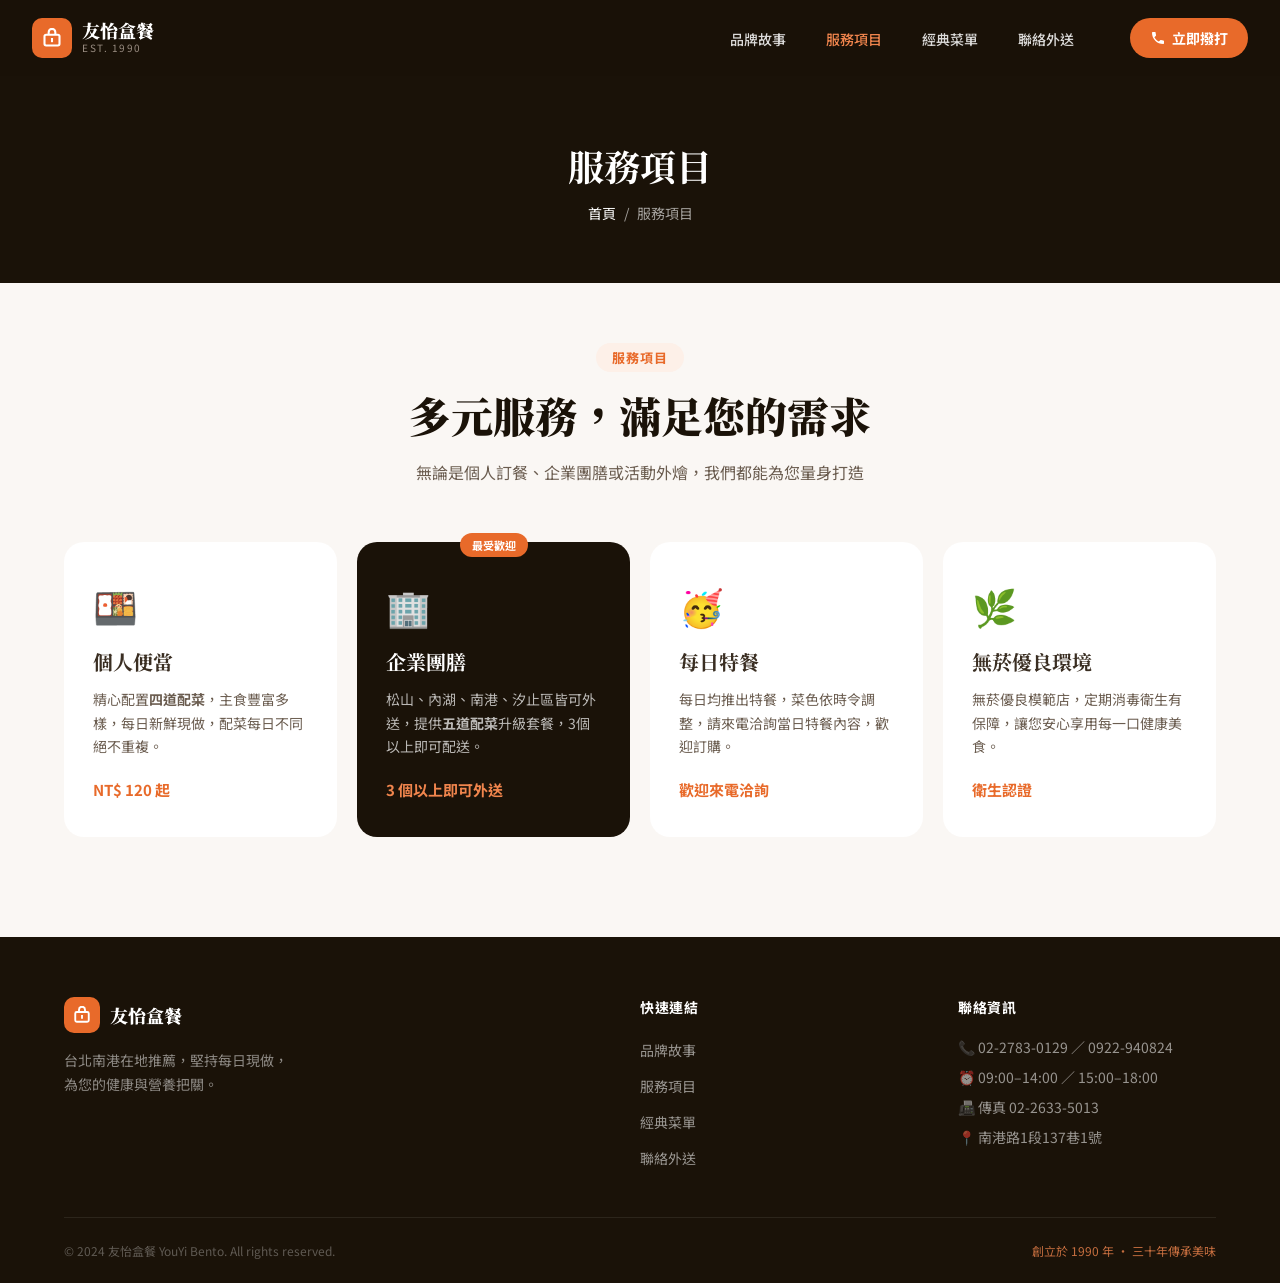
==== services.html @ 9319b2ad "feat: init bento website for github pages" ====
<!DOCTYPE html>
<html lang="zh-TW">
<head>
  <meta charset="UTF-8" />
  <meta name="viewport" content="width=device-width, initial-scale=1.0" />
  <title>服務項目 - 友怡盒餐｜台北南港在地便當・EST. 1990</title>
  <meta name="description" content="友怡盒餐多元服務，滿足您的需求。無論是個人訂餐、企業團膳或活動外燴，我們都能為您量身打造。" />
  <link rel="preconnect" href="https://fonts.googleapis.com">
  <link rel="preconnect" href="https://fonts.gstatic.com" crossorigin>
  <link href="https://fonts.googleapis.com/css2?family=Noto+Serif+TC:wght@400;500;600;700;900&family=Noto+Sans+TC:wght@300;400;500;700&display=swap" rel="stylesheet">
  <link rel="stylesheet" href="style.css" />
</head>
<body style="background: var(--off-white);">

  <!-- ===== NAVBAR ===== -->
  <nav class="navbar" id="navbar" style="background: rgba(26,18,8,0.95);">
    <div class="nav-container">
      <a href="index.html" class="nav-brand">
        <div class="brand-icon">
          <svg width="20" height="20" viewBox="0 0 24 24" fill="none" stroke="currentColor" stroke-width="2.5">
            <rect x="3" y="8" width="18" height="13" rx="2"/>
            <path d="M8 8V5a4 4 0 018 0v3"/>
            <line x1="12" y1="12" x2="12" y2="17"/>
          </svg>
        </div>
        <div class="brand-text">
          <span class="brand-name">友怡盒餐</span>
          <span class="brand-est">EST. 1990</span>
        </div>
      </a>
      <ul class="nav-links" id="navLinks">
        <li><a href="about.html" class="nav-link">品牌故事</a></li>
        <li><a href="services.html" class="nav-link" style="color:var(--orange-light);">服務項目</a></li>
        <li><a href="menu.html" class="nav-link">經典菜單</a></li>
        <li><a href="contact.html" class="nav-link">聯絡外送</a></li>
      </ul>
      <a href="tel:+886227830129" class="btn-call" id="btnCall">
        <svg width="16" height="16" viewBox="0 0 24 24" fill="currentColor">
          <path d="M6.6 10.8c1.4 2.8 3.8 5.1 6.6 6.6l2.2-2.2c.3-.3.7-.4 1-.2 1.1.4 2.3.6 3.6.6.6 0 1 .4 1 1V20c0 .6-.4 1-1 1-9.4 0-17-7.6-17-17 0-.6.4-1 1-1h3.5c.6 0 1 .4 1 1 0 1.3.2 2.5.6 3.6.1.3 0 .7-.2 1L6.6 10.8z"/>
        </svg>
        立即撥打
      </a>
      <button class="hamburger" id="hamburger" aria-label="選單">
        <span></span><span></span><span></span>
      </button>
    </div>
  </nav>

  <!-- INNER HERO -->
  <section class="inner-hero">
    <h1 class="inner-title">服務項目</h1>
    <div class="breadcrumb">
      <a href="index.html">首頁</a><span>/</span>服務項目
    </div>
  </section>

  <!-- ===== SERVICES ===== -->
  <section class="services" id="services" style="padding-top: 60px;">
    <div class="section-container">
      <div class="section-header">
        <div class="section-tag">服務項目</div>
        <h2 class="section-title">多元服務，滿足您的需求</h2>
        <p class="section-sub">無論是個人訂餐、企業團膳或活動外燴，我們都能為您量身打造</p>
      </div>
      <div class="services-grid">
        <div class="service-card">
          <div class="service-icon">🍱</div>
          <h3>個人便當</h3>
          <p>精心配置<strong>四道配菜</strong>，主食豐富多樣，每日新鮮現做，配菜每日不同絕不重複。</p>
          <div class="service-price">NT$ 120 起</div>
        </div>
        <div class="service-card featured">
          <div class="service-badge">最受歡迎</div>
          <div class="service-icon">🏢</div>
          <h3>企業團膳</h3>
          <p>松山、內湖、南港、汐止區皆可外送，提供<strong>五道配菜</strong>升級套餐，3個以上即可配送。</p>
          <div class="service-price">3 個以上即可外送</div>
        </div>
        <div class="service-card">
          <div class="service-icon">🥳</div>
          <h3>每日特餐</h3>
          <p>每日均推出特餐，菜色依時令調整，請來電洽詢當日特餐內容，歡迎訂購。</p>
          <div class="service-price">歡迎來電洽詢</div>
        </div>
        <div class="service-card">
          <div class="service-icon">🌿</div>
          <h3>無菸優良環境</h3>
          <p>無菸優良模範店，定期消毒衛生有保障，讓您安心享用每一口健康美食。</p>
          <div class="service-price">衛生認證</div>
        </div>
      </div>
    </div>
  </section>

  <!-- ===== FOOTER ===== -->
  <footer class="footer">
    <div class="footer-container">
      <div class="footer-top">
        <div class="footer-brand">
          <div class="footer-logo">
            <div class="brand-icon">
              <svg width="18" height="18" viewBox="0 0 24 24" fill="none" stroke="currentColor" stroke-width="2.5">
                <rect x="3" y="8" width="18" height="13" rx="2"/>
                <path d="M8 8V5a4 4 0 018 0v3"/>
                <line x1="12" y1="12" x2="12" y2="17"/>
              </svg>
            </div>
            <span>友怡盒餐</span>
          </div>
          <p>台北南港在地推薦，堅持每日現做，<br>為您的健康與營養把關。</p>
        </div>
        <div class="footer-links">
          <h4>快速連結</h4>
          <ul>
            <li><a href="about.html">品牌故事</a></li>
            <li><a href="services.html">服務項目</a></li>
            <li><a href="menu.html">經典菜單</a></li>
            <li><a href="contact.html">聯絡外送</a></li>
          </ul>
        </div>
        <div class="footer-contact-info">
          <h4>聯絡資訊</h4>
          <p>📞 02-2783-0129 ／ 0922-940824</p>
          <p>⏰ 09:00–14:00 ／ 15:00–18:00</p>
          <p>📠 傳真 02-2633-5013</p>
          <p>📍 南港路1段137巷1號</p>
        </div>
      </div>
      <div class="footer-bottom">
        <p>© 2024 友怡盒餐 YouYi Bento. All rights reserved.</p>
        <p class="footer-est">創立於 1990 年 · 三十年傳承美味</p>
      </div>
    </div>
  </footer>

  <div class="fixed-cta" id="fixedCta">
    <a href="tel:+886227830129" class="fixed-btn">
      <svg width="22" height="22" viewBox="0 0 24 24" fill="currentColor">
        <path d="M6.6 10.8c1.4 2.8 3.8 5.1 6.6 6.6l2.2-2.2c.3-.3.7-.4 1-.2 1.1.4 2.3.6 3.6.6.6 0 1 .4 1 1V20c0 .6-.4 1-1 1-9.4 0-17-7.6-17-17 0-.6.4-1 1-1h3.5c.6 0 1 .4 1 1 0 1.3.2 2.5.6 3.6.1.3 0 .7-.2 1L6.6 10.8z"/>
      </svg>
    </a>
    <div class="fixed-label">立即訂餐</div>
  </div>

  <script src="script.js"></script>
</body>
</html>
---- style.css ----
:root {
  --orange: #E86A2A;
  --orange-dark: #C5531A;
  --orange-light: #F0854D;
  --orange-pale: #FDF0E8;
  --dark: #1A1208;
  --dark-2: #2C1F0F;
  --dark-3: #3D2D1A;
  --text: #3A2E22;
  --text-light: #6B5D50;
  --text-muted: #9B8E83;
  --white: #FFFFFF;
  --off-white: #FAF7F4;
  --gold: #D4A843;
  --shadow: 0 4px 24px rgba(26,18,8,0.12);
  --shadow-lg: 0 8px 40px rgba(26,18,8,0.18);
  --radius: 16px;
  --radius-sm: 8px;
  --transition: all 0.3s cubic-bezier(0.4, 0, 0.2, 1);
}

*, *::before, *::after { box-sizing: border-box; margin: 0; padding: 0; }

html { scroll-behavior: smooth; }

body {
  font-family: 'Noto Sans TC', sans-serif;
  color: var(--text);
  background: var(--white);
  overflow-x: hidden;
}

img { display: block; width: 100%; object-fit: cover; }

a { text-decoration: none; color: inherit; }

/* ===== BUTTONS ===== */
.btn-primary {
  display: inline-flex;
  align-items: center;
  gap: 8px;
  background: var(--orange);
  color: var(--white);
  padding: 14px 32px;
  border-radius: 50px;
  font-size: 15px;
  font-weight: 700;
  letter-spacing: 0.05em;
  border: none;
  cursor: pointer;
  transition: var(--transition);
  box-shadow: 0 4px 20px rgba(232,106,42,0.35);
}
.btn-primary:hover {
  background: var(--orange-dark);
  transform: translateY(-2px);
  box-shadow: 0 8px 28px rgba(232,106,42,0.45);
}
.btn-primary.btn-full { width: 100%; justify-content: center; }

.btn-secondary {
  display: inline-flex;
  align-items: center;
  gap: 8px;
  background: rgba(255,255,255,0.15);
  color: var(--white);
  padding: 14px 28px;
  border-radius: 50px;
  font-size: 15px;
  font-weight: 500;
  border: 1.5px solid rgba(255,255,255,0.4);
  cursor: pointer;
  transition: var(--transition);
  backdrop-filter: blur(8px);
}
.btn-secondary:hover {
  background: rgba(255,255,255,0.25);
  border-color: rgba(255,255,255,0.7);
}

/* ===== SECTION COMMONS ===== */
.section-tag {
  display: inline-block;
  padding: 5px 16px;
  border-radius: 50px;
  background: var(--orange-pale);
  color: var(--orange);
  font-size: 13px;
  font-weight: 700;
  letter-spacing: 0.08em;
  margin-bottom: 16px;
}
.section-tag.light { background: rgba(232,106,42,0.2); color: var(--orange-light); }

.section-title {
  font-family: 'Noto Serif TC', serif;
  font-size: clamp(28px, 4vw, 42px);
  font-weight: 900;
  line-height: 1.3;
  color: var(--dark);
  margin-bottom: 16px;
}
.section-title.light { color: var(--white); }

.section-sub { font-size: 16px; color: var(--text-light); line-height: 1.7; }
.section-sub.light { color: rgba(255,255,255,0.75); }

.section-header { text-align: center; margin-bottom: 56px; }

.section-container {
  max-width: 1200px;
  margin: 0 auto;
  padding: 0 24px;
}

/* ===== NAVBAR ===== */
.navbar {
  position: fixed;
  top: 0; left: 0; right: 0;
  z-index: 1000;
  padding: 0;
  transition: var(--transition);
}
.navbar.scrolled {
  background: rgba(26,18,8,0.95);
  backdrop-filter: blur(20px);
  box-shadow: 0 2px 20px rgba(0,0,0,0.3);
}

.nav-container {
  max-width: 1300px;
  margin: 0 auto;
  padding: 18px 32px;
  display: flex;
  align-items: center;
  gap: 40px;
}

.nav-brand {
  display: flex;
  align-items: center;
  gap: 10px;
  flex-shrink: 0;
}
.brand-icon {
  width: 40px; height: 40px;
  background: var(--orange);
  border-radius: 10px;
  display: flex;
  align-items: center;
  justify-content: center;
  color: var(--white);
}
.brand-text { display: flex; flex-direction: column; }
.brand-name {
  font-family: 'Noto Serif TC', serif;
  font-size: 18px;
  font-weight: 900;
  color: var(--white);
  line-height: 1.1;
}
.brand-est { font-size: 10px; color: var(--text-muted); letter-spacing: 0.15em; }

.nav-links {
  display: flex;
  list-style: none;
  gap: 8px;
  margin-left: auto;
}
.nav-link {
  padding: 8px 16px;
  color: rgba(255,255,255,0.85);
  font-size: 14px;
  font-weight: 500;
  border-radius: 8px;
  transition: var(--transition);
}
.nav-link:hover { color: var(--white); background: rgba(255,255,255,0.1); }

.btn-call {
  display: flex;
  align-items: center;
  gap: 6px;
  background: var(--orange);
  color: var(--white);
  padding: 10px 20px;
  border-radius: 50px;
  font-size: 14px;
  font-weight: 700;
  transition: var(--transition);
  flex-shrink: 0;
}
.btn-call:hover { background: var(--orange-dark); transform: translateY(-1px); }

.hamburger {
  display: none;
  flex-direction: column;
  gap: 5px;
  background: none;
  border: none;
  cursor: pointer;
  padding: 4px;
  margin-left: auto;
}
.hamburger span {
  display: block;
  width: 24px;
  height: 2px;
  background: var(--white);
  border-radius: 2px;
  transition: var(--transition);
}

/* ===== HERO ===== */
.hero {
  position: relative;
  height: 100vh;
  min-height: 700px;
  display: flex;
  align-items: center;
  overflow: hidden;
}
.hero-bg {
  position: absolute;
  inset: 0;
  z-index: 0;
}
.hero-img {
  width: 100%; height: 100%;
  object-fit: cover;
  transform: scale(1.05);
  animation: heroZoom 12s ease-out forwards;
}
@keyframes heroZoom {
  to { transform: scale(1); }
}
.hero-overlay {
  position: absolute;
  inset: 0;
  background: linear-gradient(
    135deg,
    rgba(26,18,8,0.82) 0%,
    rgba(40,20,8,0.7) 50%,
    rgba(26,18,8,0.5) 100%
  );
}

.hero-content {
  position: relative;
  z-index: 1;
  max-width: 1200px;
  margin: 0 auto;
  padding: 0 48px;
  padding-top: 80px;
}
.hero-badge {
  display: inline-flex;
  align-items: center;
  gap: 8px;
  background: var(--orange);
  color: var(--white);
  padding: 6px 18px;
  border-radius: 50px;
  font-size: 13px;
  font-weight: 700;
  letter-spacing: 0.05em;
  margin-bottom: 24px;
}

.hero-title {
  font-family: 'Noto Serif TC', serif;
  font-size: clamp(52px, 9vw, 96px);
  font-weight: 900;
  line-height: 1.1;
  margin-bottom: 24px;
}
.title-white { color: var(--white); }
.title-orange { color: var(--orange-light); }

.hero-desc {
  font-size: clamp(15px, 2vw, 18px);
  color: rgba(255,255,255,0.85);
  line-height: 1.8;
  margin-bottom: 40px;
  max-width: 560px;
}
.hero-desc strong { color: var(--orange-light); font-weight: 700; }

.hero-actions {
  display: flex;
  gap: 16px;
  flex-wrap: wrap;
}

.hero-scroll {
  position: absolute;
  bottom: 36px;
  left: 50%;
  transform: translateX(-50%);
  z-index: 1;
}
.scroll-indicator {
  width: 28px; height: 48px;
  border: 2px solid rgba(255,255,255,0.4);
  border-radius: 14px;
  display: flex;
  justify-content: center;
  padding-top: 8px;
}
.scroll-indicator span {
  display: block;
  width: 4px; height: 8px;
  background: var(--white);
  border-radius: 2px;
  animation: scrollBounce 2s ease-in-out infinite;
}
@keyframes scrollBounce {
  0%, 100% { transform: translateY(0); opacity: 1; }
  50% { transform: translateY(10px); opacity: 0.3; }
}

/* ===== REVEAL ANIMATION ===== */
.reveal {
  opacity: 0;
  transform: translateY(30px);
  transition: opacity 0.7s ease, transform 0.7s ease;
}
.reveal:nth-child(2) { transition-delay: 0.15s; }
.reveal:nth-child(3) { transition-delay: 0.3s; }
.reveal:nth-child(4) { transition-delay: 0.45s; }
.reveal.visible { opacity: 1; transform: translateY(0); }

.fade-up {
  opacity: 0;
  transform: translateY(40px);
  transition: opacity 0.6s ease, transform 0.6s ease;
}
.fade-up.visible { opacity: 1; transform: translateY(0); }

/* ===== FEATURES STRIP ===== */
.features-strip {
  background: var(--dark-2);
  padding: 20px 0;
}
.strip-container {
  max-width: 1200px;
  margin: 0 auto;
  padding: 0 24px;
  display: flex;
  align-items: center;
  justify-content: center;
  gap: 0;
  flex-wrap: wrap;
}
.strip-item {
  display: flex;
  align-items: center;
  gap: 10px;
  padding: 12px 32px;
  color: rgba(255,255,255,0.9);
  font-size: 14px;
  font-weight: 500;
}
.strip-icon { font-size: 20px; }
.strip-divider {
  width: 1px;
  height: 24px;
  background: rgba(255,255,255,0.15);
}

/* ===== ABOUT ===== */
.about {
  padding: 100px 0;
  background: var(--white);
}
.about-grid {
  display: grid;
  grid-template-columns: 1fr 1fr;
  gap: 80px;
  align-items: center;
}
.about-visual { position: relative; }
.about-img-wrap {
  position: relative;
  border-radius: 24px;
  overflow: hidden;
  height: 420px;
  box-shadow: var(--shadow-lg);
}
.about-img-wrap img { height: 100%; object-fit: cover; }
.about-badge-float {
  position: absolute;
  bottom: 24px; right: 24px;
  background: var(--orange);
  color: var(--white);
  padding: 16px 20px;
  border-radius: 16px;
  text-align: center;
  box-shadow: 0 4px 20px rgba(232,106,42,0.5);
}
.badge-num { font-family: 'Noto Serif TC', serif; font-size: 28px; font-weight: 900; }
.badge-txt { font-size: 12px; opacity: 0.9; }

.about-stats {
  display: grid;
  grid-template-columns: repeat(3, 1fr);
  gap: 16px;
  margin-top: 20px;
}
.stat-card {
  background: var(--off-white);
  border-radius: 16px;
  padding: 20px 16px;
  text-align: center;
}
.stat-num {
  font-family: 'Noto Serif TC', serif;
  font-size: 24px;
  font-weight: 900;
  color: var(--orange);
}
.stat-label { font-size: 12px; color: var(--text-light); margin-top: 4px; }

.about-text {
  color: var(--text-light);
  line-height: 1.8;
  margin-bottom: 16px;
  font-size: 15px;
}

.about-highlights { margin: 28px 0; display: flex; flex-direction: column; gap: 12px; }
.highlight-item {
  display: flex;
  align-items: center;
  gap: 12px;
  font-size: 14px;
  color: var(--text);
}
.hi-icon {
  width: 24px; height: 24px;
  background: var(--orange-pale);
  color: var(--orange);
  border-radius: 50%;
  display: flex;
  align-items: center;
  justify-content: center;
  font-size: 12px;
  font-weight: 900;
  flex-shrink: 0;
}

/* ===== SERVICES ===== */
.services {
  padding: 100px 0;
  background: var(--off-white);
}
.services-grid {
  display: grid;
  grid-template-columns: repeat(4, 1fr);
  gap: 20px;
}
.service-card {
  background: var(--white);
  border-radius: 20px;
  padding: 36px 28px;
  position: relative;
  transition: var(--transition);
  border: 1.5px solid transparent;
}
.service-card:hover {
  transform: translateY(-6px);
  border-color: var(--orange);
  box-shadow: var(--shadow-lg);
}
.service-card.featured {
  background: var(--dark);
  color: var(--white);
}
.service-badge {
  position: absolute;
  top: -10px; left: 50%;
  transform: translateX(-50%);
  background: var(--orange);
  color: var(--white);
  font-size: 11px;
  font-weight: 700;
  padding: 4px 12px;
  border-radius: 50px;
  white-space: nowrap;
}
.service-icon { font-size: 36px; margin-bottom: 16px; }
.service-card h3 {
  font-family: 'Noto Serif TC', serif;
  font-size: 20px;
  font-weight: 700;
  margin-bottom: 12px;
}
.service-card.featured h3 { color: var(--white); }
.service-card p { font-size: 14px; line-height: 1.7; color: var(--text-light); }
.service-card.featured p { color: rgba(255,255,255,0.7); }
.service-price {
  margin-top: 20px;
  font-weight: 700;
  color: var(--orange);
  font-size: 15px;
}
.service-card.featured .service-price { color: var(--orange-light); }

/* ===== MENU ===== */
.menu {
  padding: 100px 0;
  background: var(--dark);
}
.menu-grid {
  display: grid;
  grid-template-columns: repeat(3, 1fr);
  gap: 24px;
  margin-bottom: 32px;
}
.menu-card {
  background: var(--dark-3);
  border-radius: 20px;
  overflow: hidden;
  transition: var(--transition);
  border: 1px solid rgba(255,255,255,0.06);
}
.menu-card:hover { transform: translateY(-6px); box-shadow: 0 12px 40px rgba(0,0,0,0.4); }
.menu-img-wrap { height: 220px; overflow: hidden; }
.menu-img-wrap img { height: 100%; object-fit: cover; transition: transform 0.5s ease; }
.menu-card:hover .menu-img-wrap img { transform: scale(1.06); }
.menu-info { padding: 24px; }
.menu-tag {
  display: inline-block;
  background: rgba(232,106,42,0.2);
  color: var(--orange-light);
  font-size: 11px;
  font-weight: 700;
  padding: 4px 12px;
  border-radius: 50px;
  margin-bottom: 10px;
  letter-spacing: 0.06em;
}
.menu-info h3 {
  font-family: 'Noto Serif TC', serif;
  font-size: 18px;
  font-weight: 700;
  color: var(--white);
  margin-bottom: 8px;
}
.menu-info p { font-size: 13px; color: rgba(255,255,255,0.6); line-height: 1.6; }
.menu-price { margin-top: 14px; font-weight: 700; color: var(--orange-light); font-size: 15px; }
.menu-note {
  display: flex;
  align-items: center;
  justify-content: center;
  gap: 8px;
  color: rgba(255,255,255,0.45);
  font-size: 13px;
}

/* ===== WHY US ===== */
.why-us {
  padding: 100px 0;
  background: var(--white);
}
.why-grid {
  display: grid;
  grid-template-columns: 1fr 1fr;
  gap: 80px;
  align-items: center;
}
.why-list { display: flex; flex-direction: column; gap: 28px; margin-top: 36px; }
.why-item { display: flex; gap: 20px; }
.why-num {
  font-family: 'Noto Serif TC', serif;
  font-size: 28px;
  font-weight: 900;
  color: var(--orange-pale);
  line-height: 1;
  flex-shrink: 0;
  width: 44px;
  background: linear-gradient(135deg, var(--orange), var(--orange-dark));
  -webkit-background-clip: text;
  -webkit-text-fill-color: transparent;
  background-clip: text;
}
.why-text h4 {
  font-size: 16px;
  font-weight: 700;
  color: var(--dark);
  margin-bottom: 6px;
}
.why-text p { font-size: 14px; color: var(--text-light); line-height: 1.7; }

.why-img-wrap {
  position: relative;
  border-radius: 24px;
  overflow: hidden;
  height: 480px;
  box-shadow: var(--shadow-lg);
}
.why-img-wrap img { height: 100%; object-fit: cover; }
.why-overlay-card {
  position: absolute;
  bottom: 24px; left: 24px;
  background: rgba(26,18,8,0.88);
  backdrop-filter: blur(12px);
  border: 1px solid rgba(255,255,255,0.1);
  border-radius: 16px;
  padding: 16px 20px;
  display: flex;
  align-items: center;
  gap: 12px;
  color: var(--white);
}
.oc-icon { font-size: 24px; }
.oc-text { display: flex; flex-direction: column; gap: 2px; }
.oc-text strong { font-size: 14px; }
.oc-text span { font-size: 12px; color: rgba(255,255,255,0.6); }

/* ===== TESTIMONIALS ===== */
.testimonials {
  padding: 100px 0;
  background: var(--off-white);
}
.reviews-grid {
  display: grid;
  grid-template-columns: repeat(3, 1fr);
  gap: 24px;
}
.review-card {
  background: var(--white);
  border-radius: 20px;
  padding: 32px;
  border: 1.5px solid transparent;
  transition: var(--transition);
}
.review-card:hover { border-color: var(--orange); box-shadow: var(--shadow); }
.review-card.featured-review {
  background: var(--dark);
  border-color: var(--orange);
  transform: scale(1.02);
}
.review-stars { color: var(--gold); font-size: 16px; margin-bottom: 16px; letter-spacing: 2px; }
.review-text { 
  font-family: 'Noto Serif TC', serif;
  font-size: 15px;
  line-height: 1.8;
  color: var(--text);
  margin-bottom: 24px; }
.review-card.featured-review .review-text { color: rgba(255,255,255,0.85); }
.reviewer { display: flex; align-items: center; gap: 12px; }
.reviewer-avatar {
  width: 40px; height: 40px;
  background: var(--orange);
  border-radius: 50%;
  display: flex;
  align-items: center;
  justify-content: center;
  color: var(--white);
  font-weight: 700;
  font-size: 16px;
  flex-shrink: 0;
}
.reviewer-info { display: flex; flex-direction: column; gap: 2px; }
.reviewer-info strong { font-size: 14px; color: var(--dark); }
.review-card.featured-review .reviewer-info strong { color: var(--white); }
.reviewer-info span { font-size: 12px; color: var(--text-muted); }

/* ===== CONTACT ===== */
.contact {
  padding: 100px 0;
  background: var(--dark-2);
}
.contact-grid {
  display: grid;
  grid-template-columns: 1fr 1fr;
  gap: 80px;
  align-items: start;
}
.contact-sub { color: rgba(255,255,255,0.65); font-size: 15px; line-height: 1.7; margin-bottom: 40px; }
.contact-items { display: flex; flex-direction: column; gap: 20px; margin-bottom: 36px; }
.contact-item { display: flex; align-items: center; gap: 16px; }
.ci-icon { font-size: 24px; flex-shrink: 0; }
.ci-text { display: flex; flex-direction: column; gap: 2px; }
.ci-label { font-size: 11px; color: rgba(255,255,255,0.45); text-transform: uppercase; letter-spacing: 0.1em; }
.ci-value { font-size: 15px; color: var(--white); font-weight: 500; }
.ci-value[href] { color: var(--orange-light); }
.ci-value[href]:hover { color: var(--orange); }

.contact-form-card {
  background: var(--white);
  border-radius: 24px;
  padding: 40px;
  box-shadow: 0 12px 40px rgba(0,0,0,0.3);
}
.contact-form-card h3 {
  font-family: 'Noto Serif TC', serif;
  font-size: 22px;
  font-weight: 700;
  color: var(--dark);
  margin-bottom: 28px;
}
.contact-form { display: flex; flex-direction: column; gap: 20px; }
.form-group { display: flex; flex-direction: column; gap: 6px; }
.form-row { display: grid; grid-template-columns: 1fr 1fr; gap: 16px; }
label { font-size: 13px; font-weight: 600; color: var(--text); }
input, select, textarea {
  padding: 12px 16px;
  border: 1.5px solid #E8E0D8;
  border-radius: 12px;
  font-size: 14px;
  font-family: 'Noto Sans TC', sans-serif;
  color: var(--text);
  background: var(--off-white);
  outline: none;
  transition: var(--transition);
}
input:focus, select:focus, textarea:focus {
  border-color: var(--orange);
  background: var(--white);
  box-shadow: 0 0 0 3px rgba(232,106,42,0.1);
}
textarea { resize: vertical; }

/* ===== FOOTER ===== */
.footer {
  background: var(--dark);
  padding: 60px 0 0;
}
.footer-container { max-width: 1200px; margin: 0 auto; padding: 0 24px; }
.footer-top {
  display: grid;
  grid-template-columns: 2fr 1fr 1fr;
  gap: 60px;
  padding-bottom: 48px;
  border-bottom: 1px solid rgba(255,255,255,0.08);
}
.footer-logo {
  display: flex;
  align-items: center;
  gap: 10px;
  margin-bottom: 16px;
  font-family: 'Noto Serif TC', serif;
  font-size: 18px;
  font-weight: 900;
  color: var(--white);
}
.footer-logo .brand-icon { width: 36px; height: 36px; }
.footer-brand p { font-size: 14px; color: rgba(255,255,255,0.5); line-height: 1.7; }
.footer-links h4, .footer-contact-info h4 {
  font-size: 14px;
  font-weight: 700;
  color: var(--white);
  margin-bottom: 20px;
  letter-spacing: 0.05em;
}
.footer-links ul { list-style: none; display: flex; flex-direction: column; gap: 12px; }
.footer-links a { font-size: 14px; color: rgba(255,255,255,0.55); transition: var(--transition); }
.footer-links a:hover { color: var(--orange-light); }
.footer-contact-info p { font-size: 14px; color: rgba(255,255,255,0.55); margin-bottom: 10px; }
.footer-bottom {
  padding: 24px 0;
  display: flex;
  justify-content: space-between;
  align-items: center;
  flex-wrap: wrap;
  gap: 8px;
}
.footer-bottom p { font-size: 12px; color: rgba(255,255,255,0.3); }
.footer-est { color: var(--orange-light) !important; opacity: 0.8; }

/* ===== FIXED CTA ===== */
.fixed-cta {
  position: fixed;
  bottom: 32px;
  right: 32px;
  z-index: 999;
  display: flex;
  flex-direction: column;
  align-items: center;
  gap: 6px;
  opacity: 0;
  transform: translateY(20px);
  transition: var(--transition);
  pointer-events: none;
}
.fixed-cta.show { opacity: 1; transform: translateY(0); pointer-events: all; }
.fixed-btn {
  width: 56px; height: 56px;
  background: var(--orange);
  border-radius: 50%;
  display: flex;
  align-items: center;
  justify-content: center;
  color: var(--white);
  box-shadow: 0 6px 24px rgba(232,106,42,0.5);
  transition: var(--transition);
  animation: pulse 2.5s ease-in-out infinite;
}
.fixed-btn:hover { background: var(--orange-dark); transform: scale(1.1); }
@keyframes pulse {
  0%, 100% { box-shadow: 0 6px 24px rgba(232,106,42,0.5); }
  50% { box-shadow: 0 6px 36px rgba(232,106,42,0.75), 0 0 0 8px rgba(232,106,42,0.15); }
}
.fixed-label { font-size: 11px; font-weight: 700; color: var(--orange); background: var(--white); padding: 3px 10px; border-radius: 50px; box-shadow: 0 2px 8px rgba(0,0,0,0.12); }

/* ===== RESPONSIVE ===== */
@media (max-width: 1024px) {
  .about-grid, .why-grid, .contact-grid { grid-template-columns: 1fr; gap: 48px; }
  .services-grid { grid-template-columns: repeat(2, 1fr); }
  .menu-grid { grid-template-columns: 1fr 1fr; }
  .about-visual { order: -1; }
  .footer-top { grid-template-columns: 1fr 1fr; }
}

@media (max-width: 768px) {
  .nav-links, .btn-call { display: none; }
  .hamburger { display: flex; }
  .nav-links.open {
    display: flex;
    flex-direction: column;
    position: fixed;
    inset: 0;
    top: 70px;
    background: rgba(26,18,8,0.97);
    padding: 32px;
    gap: 8px;
    justify-content: flex-start;
    z-index: 999;
  }
  .nav-links.open .nav-link { font-size: 18px; padding: 14px 16px; }
  .hero-content { padding: 0 24px; padding-top: 80px; }
  .services-grid, .menu-grid, .reviews-grid { grid-template-columns: 1fr; }
  .review-card.featured-review { transform: none; }
  .footer-top { grid-template-columns: 1fr; gap: 32px; }
  .footer-bottom { flex-direction: column; text-align: center; }
  .strip-container { flex-direction: column; gap: 0; }
  .strip-divider { width: 120px; height: 1px; }
  .about-stats { grid-template-columns: repeat(3, 1fr); }
  .form-row { grid-template-columns: 1fr; }
  .contact-form-card { padding: 28px; }
}

/* ===== INNER HERO ===== */
.inner-hero { padding: 140px 0 60px; background: var(--dark); color: var(--white); text-align: center; }
.inner-title { font-family: 'Noto Serif TC', serif; font-size: 36px; font-weight: 700; margin-bottom: 12px; }
.breadcrumb { font-size: 14px; color: rgba(255,255,255,0.6); }
.breadcrumb a { color: var(--white); transition: var(--transition); }
.breadcrumb a:hover { color: var(--orange-light); }
.breadcrumb span { margin: 0 8px; }
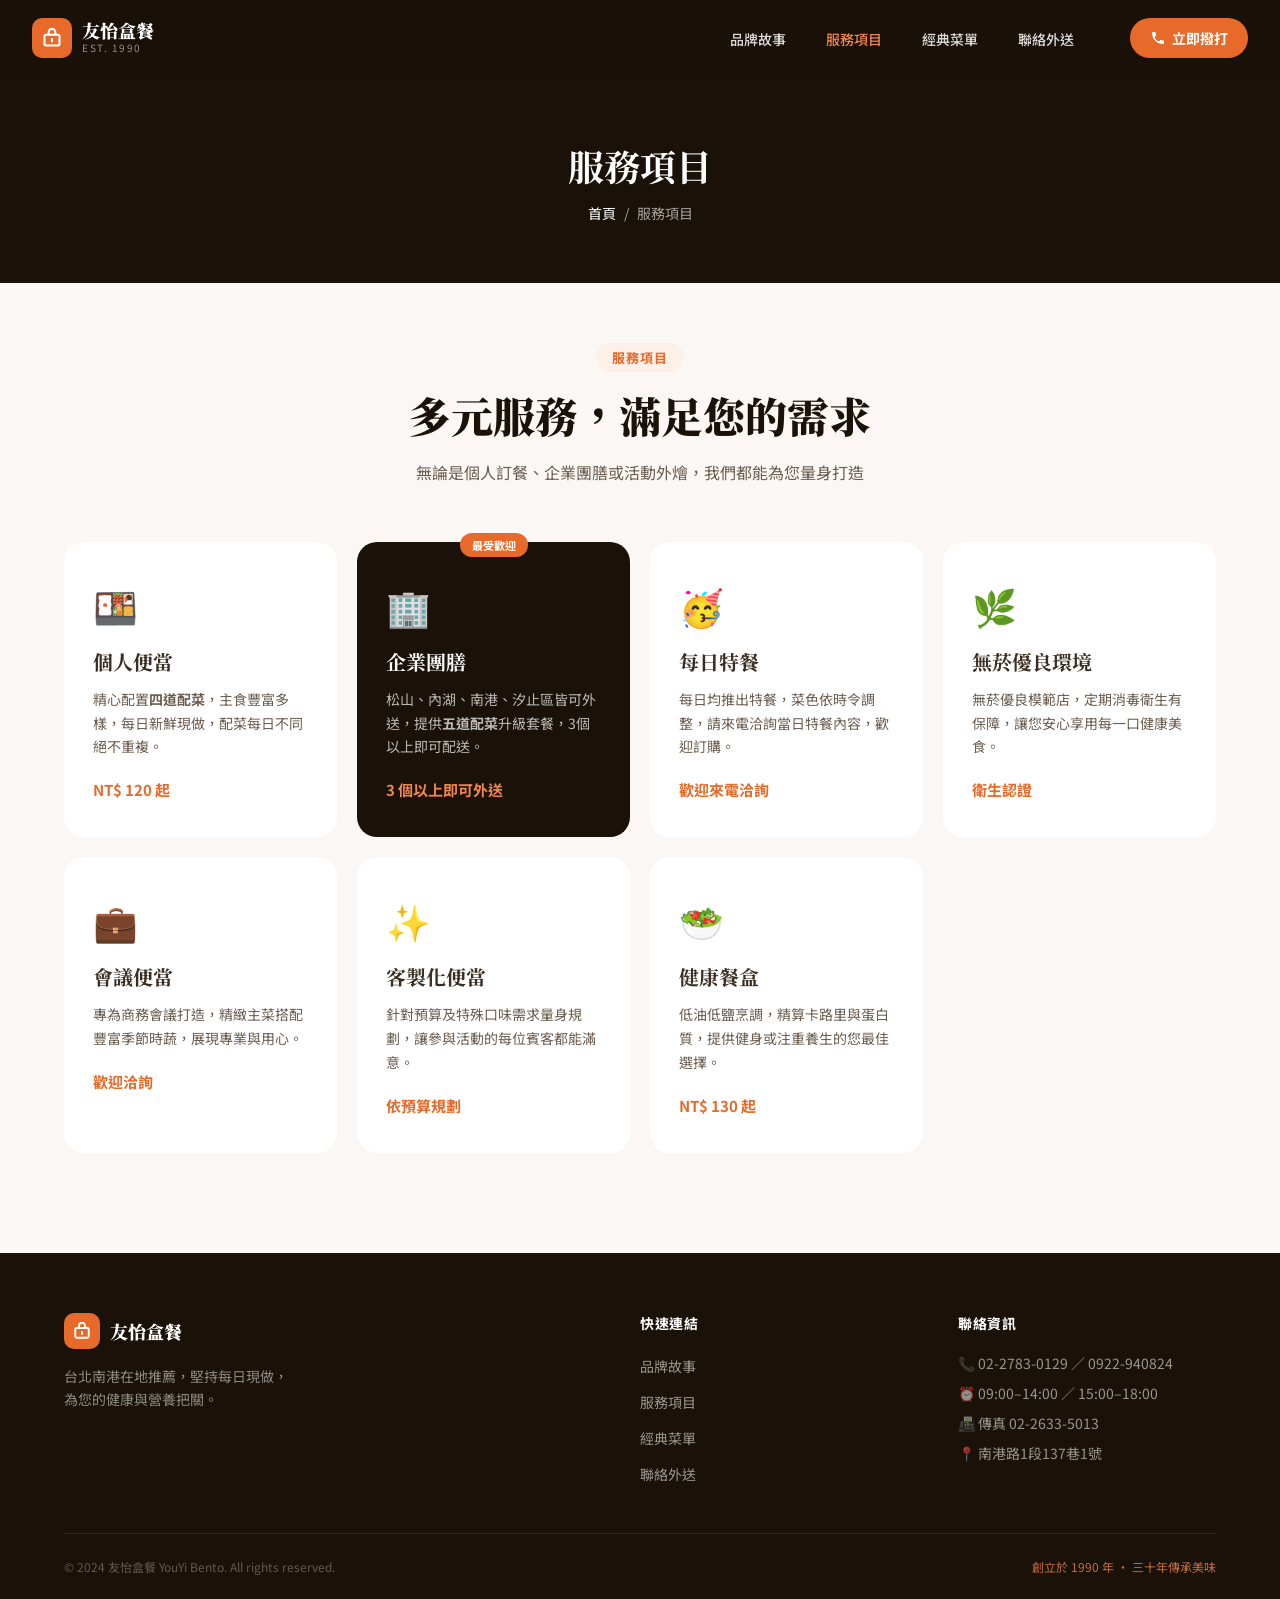
==== commit 70f04dd1: "feat: add meeting, custom, and healthy bento to services" ====
--- a/services.html
+++ b/services.html
@@ -88,6 +88,24 @@
           <p>無菸優良模範店，定期消毒衛生有保障，讓您安心享用每一口健康美食。</p>
           <div class="service-price">衛生認證</div>
         </div>
+        <div class="service-card">
+          <div class="service-icon">💼</div>
+          <h3>會議便當</h3>
+          <p>專為商務會議打造，精緻主菜搭配豐富季節時蔬，展現專業與用心。</p>
+          <div class="service-price">歡迎洽詢</div>
+        </div>
+        <div class="service-card">
+          <div class="service-icon">✨</div>
+          <h3>客製化便當</h3>
+          <p>針對預算及特殊口味需求量身規劃，讓參與活動的每位賓客都能滿意。</p>
+          <div class="service-price">依預算規劃</div>
+        </div>
+        <div class="service-card">
+          <div class="service-icon">🥗</div>
+          <h3>健康餐盒</h3>
+          <p>低油低鹽烹調，精算卡路里與蛋白質，提供健身或注重養生的您最佳選擇。</p>
+          <div class="service-price">NT$ 130 起</div>
+        </div>
       </div>
     </div>
   </section>
